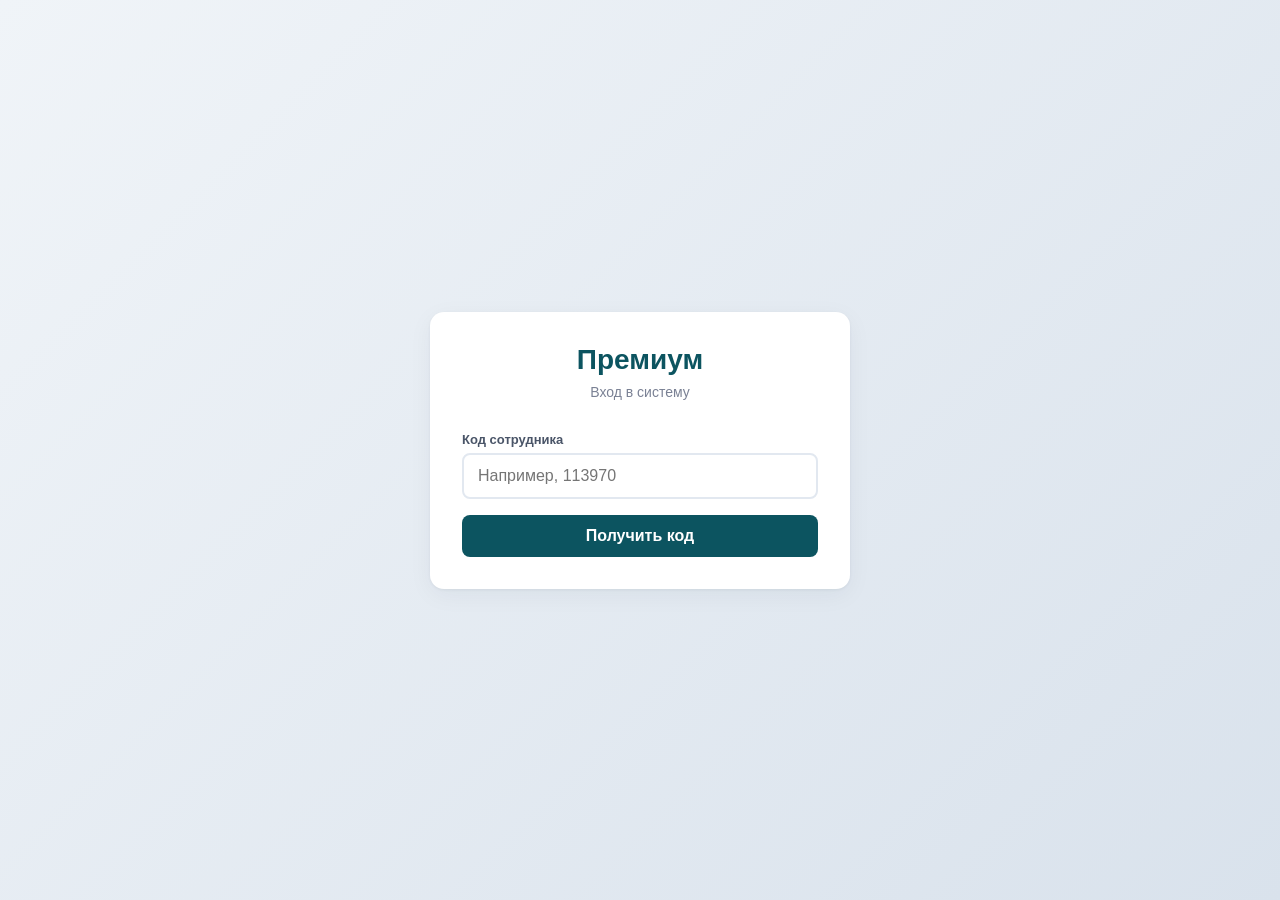
==== login.html @ 04913149 "chore: initial commit — каркас Премиум v2 - CNAME для premium.prognoz.info - tokens.css: дизайн-токе" ====
<!DOCTYPE html>
<html lang="ru">
<head>
  <meta charset="UTF-8">
  <meta name="viewport" content="width=device-width, initial-scale=1.0">
  <title>Вход — Премиум</title>
  <!-- Локальные библиотеки (корп-сети блокируют gstatic). import map
       перенаправляет gstatic-импорты firebase на /libs/, код не меняется. -->
  <script type="importmap">
  {
    "imports": {
      "https://www.gstatic.com/firebasejs/10.7.0/": "/libs/firebase/10.7.0/"
    }
  }
  </script>
  <style>
    /* TZ-A22 §2 — единые дизайн-токены */
    :root{
      --bg:#f4f5f7; --surface:#fff; --surface-2:#f1f3f7;
      --line:#e6e8ee;
      --shadow:0 1px 3px rgba(20,30,55,.06),0 6px 24px rgba(20,30,55,.05);
      --ink:#1a1f2e; --ink-soft:#3b4358; --muted:#7a8194; --muted-2:#a8aebd; --on-dark:#fff;
      --brand:#0C5460; --brand-hover:#073B43; --brand-soft:#E4EEF0;
      --ok:#16a34a; --warn:#d97706; --bad:#dc2626; --bad-bg:#fdeaea;
      --r-xs:6px; --r-sm:8px; --r-md:10px; --r-lg:12px; --r-xl:14px; --r-pill:999px;
      --sp-1:4px; --sp-2:8px; --sp-3:12px; --sp-4:16px; --sp-5:20px; --sp-6:24px; --sp-7:32px;
      --fs-11:11px; --fs-12:12px; --fs-13:13px; --fs-14:14px; --fs-16:16px; --fs-20:20px; --fs-22:22px; --fs-28:28px;
      --fw-r:400; --fw-m:500; --fw-sb:600; --fw-b:700; --fw-eb:800;
      --transition:0.15s ease;
    }
    * { box-sizing: border-box; }
    body {
      font-family: -apple-system, BlinkMacSystemFont, 'Segoe UI', Roboto, Arial, sans-serif;
      background: linear-gradient(135deg, #f0f4f8 0%, #d9e2ec 100%);
      min-height: 100vh; margin: 0;
      display: flex; align-items: center; justify-content: center;
      padding: var(--sp-5); color: var(--ink);
    }
    .card {
      background: var(--surface);
      padding: var(--sp-7);
      border-radius: var(--r-xl);
      box-shadow: var(--shadow);
      width: 100%; max-width: 420px;
    }
    .logo {
      text-align: center;
      font-size:var(--fs-28);
      font-weight:var(--fw-eb);
      color: var(--brand);
      margin-bottom: var(--sp-2);
    }
    .subtitle {
      text-align: center;
      color: var(--muted);
      font-size:var(--fs-14);
      margin-bottom: var(--sp-7);
    }
    .step { display: none; }
    .step.active { display: block; }
    label {
      display: block;
      font-size:var(--fs-13);
      font-weight:var(--fw-sb);
      color: #4a5568;
      margin-bottom: 6px;
    }
    input {
      width: 100%;
      padding: 12px 14px;
      font-size:var(--fs-16);
      border: 2px solid #e2e8f0;
      border-radius: 8px;
      outline: none;
      transition: border-color 0.15s;
      font-family: inherit;
    }
    input:focus { border-color: #4299e1; }
    .otp-input {
      letter-spacing: 8px;
      text-align: center;
      font-size:var(--fs-22);
      font-weight:var(--fw-sb);
    }
    button {
      width: 100%;
      padding: var(--sp-3) var(--sp-4);
      margin-top: var(--sp-4);
      font-size:var(--fs-16);
      font-weight:var(--fw-sb);
      color: var(--on-dark);
      background: var(--brand);
      border: none;
      border-radius: var(--r-sm);
      cursor: pointer;
      transition: var(--transition);
    }
    button:hover:not(:disabled) { background: var(--brand-hover); }
    button:disabled { background: var(--muted-2); cursor: not-allowed; }
    .link {
      display: block;
      text-align: center;
      margin-top: var(--sp-4);
      color: var(--brand);
      text-decoration: none;
      font-size:var(--fs-14);
      cursor: pointer;
      background: none; border: none;
    }
    .link:hover { text-decoration: underline; }
    .info {
      background: var(--brand-soft);
      color: var(--brand);
      padding: var(--sp-3) var(--sp-3);
      border-radius: var(--r-sm);
      font-size:var(--fs-14);
      margin-bottom: var(--sp-4);
    }
    .info b { font-family: 'Courier New', monospace; }
    .error {
      background: var(--bad-bg);
      color: var(--bad);
      padding: var(--sp-3) var(--sp-3);
      border-radius: var(--r-sm);
      font-size:var(--fs-14);
      margin-bottom: var(--sp-4);
    }
    .spinner {
      display: inline-block;
      width: 16px;
      height: 16px;
      border: 2px solid white;
      border-top-color: transparent;
      border-radius: 50%;
      animation: spin 0.6s linear infinite;
      vertical-align: middle;
      margin-right: 8px;
    }
    @keyframes spin { to { transform: rotate(360deg); } }
  
/* TZ-A22 §3.6/§3.8 — единые кнопки и бейджи (готовы для этапа 5) */
.btn-primary{display:inline-flex;align-items:center;justify-content:center;gap:var(--sp-1);font-family:inherit;font-size:var(--fs-13);font-weight:var(--fw-sb);padding:var(--sp-2) var(--sp-4);border-radius:var(--r-pill);border:1px solid var(--brand);background:var(--brand);color:var(--on-dark);cursor:pointer;transition:var(--transition);line-height:1;white-space:nowrap}
.btn-primary:hover:not(:disabled){background:var(--brand-hover);border-color:var(--brand-hover)}
.btn-primary:disabled{opacity:.5;cursor:not-allowed}
.btn-secondary{display:inline-flex;align-items:center;justify-content:center;gap:var(--sp-1);font-family:inherit;font-size:var(--fs-13);font-weight:var(--fw-sb);padding:var(--sp-2) var(--sp-4);border-radius:var(--r-pill);border:1px solid var(--line);background:transparent;color:var(--ink-soft);cursor:pointer;transition:var(--transition);line-height:1;white-space:nowrap}
.btn-secondary:hover:not(:disabled){border-color:var(--brand);color:var(--brand)}
.btn-danger{display:inline-flex;align-items:center;justify-content:center;gap:var(--sp-1);font-family:inherit;font-size:var(--fs-13);font-weight:var(--fw-sb);padding:var(--sp-2) var(--sp-4);border-radius:var(--r-pill);border:1px solid var(--bad);background:transparent;color:var(--bad);cursor:pointer;transition:var(--transition);line-height:1;white-space:nowrap}
.btn-danger:hover:not(:disabled){background:var(--bad-bg)}
.btn-icon{display:inline-flex;align-items:center;justify-content:center;width:32px;height:32px;padding:0;border-radius:50%;border:1px solid transparent;cursor:pointer;font-size:var(--fs-14);background:transparent;transition:var(--transition);font-family:inherit}
.btn-icon.ok{color:var(--ok);border-color:var(--ok)} .btn-icon.ok:hover{background:var(--ok-bg)}
.btn-icon.muted{color:var(--muted)} .btn-icon.muted:hover{color:var(--bad)}

.badge{display:inline-flex;align-items:center;gap:var(--sp-1);font-size:var(--fs-12);font-weight:var(--fw-sb);padding:var(--sp-1) var(--sp-2);border-radius:var(--r-sm);line-height:1.2}
.badge-ok{background:var(--ok-bg);color:var(--ok)}
.badge-warn{background:var(--warn-bg);color:var(--warn)}
.badge-bad{background:var(--bad-bg);color:var(--bad)}
.badge-nd{background:var(--nd-bg);color:var(--nd)}
.badge-info{background:var(--brand-soft);color:var(--brand)}

</style>
</head>
<body>
  <div class="card">
    <div class="logo">Премиум</div>
    <div class="subtitle">Вход в систему</div>

    <div id="error" class="error" style="display:none"></div>

    <!-- ШАГ 1: код сотрудника -->
    <div id="step-code" class="step active">
      <label for="code">Код сотрудника</label>
      <input type="text" id="code" inputmode="numeric" autocomplete="off"
             placeholder="Например, 113970" />
      <button id="btn-request" onclick="requestOtp()">Получить код</button>
    </div>

    <!-- ШАГ 2: ввод OTP -->
    <div id="step-otp" class="step">
      <div class="info">
        Код отправлен на <b id="email-mask">***</b>
      </div>
      <label for="otp">Код из письма (6 цифр)</label>
      <input type="text" id="otp" inputmode="numeric" autocomplete="one-time-code"
             maxlength="6" class="otp-input" placeholder="••••••" />
      <button id="btn-verify" onclick="verifyOtp()">Войти</button>
      <button class="link" onclick="resetToStep1()">← Указать другой код</button>
    </div>
  </div>

  <script type="module">
    import { initializeApp } from 'https://www.gstatic.com/firebasejs/10.7.0/firebase-app.js';
    import { getAuth, signInWithCustomToken, setPersistence, browserLocalPersistence }
      from 'https://www.gstatic.com/firebasejs/10.7.0/firebase-auth.js';
    import { getFunctions, httpsCallable }
      from 'https://www.gstatic.com/firebasejs/10.7.0/firebase-functions.js';

    const firebaseConfig = {
      databaseURL: 'https://prognoz-archive-default-rtdb.europe-west1.firebasedatabase.app',
      apiKey: 'AIzaSyCOSLUKCQMhV4HL5Rgle38e3NHeZis6wyU',
      authDomain: 'prognoz-archive.firebaseapp.com',
      projectId: 'prognoz-archive',
      appId: '1:47892435250:web:2efc1123c3191ce556472b',
    };

    const app = initializeApp(firebaseConfig);
    const auth = getAuth(app);
    const functions = getFunctions(app, 'europe-west1');

    await setPersistence(auth, browserLocalPersistence);

    const requestOtpFn = httpsCallable(functions, 'requestOtp');
    const verifyOtpFn = httpsCallable(functions, 'verifyOtp');

    const $ = (id) => document.getElementById(id);
    const showError = (msg) => { $('error').textContent = msg; $('error').style.display = 'block'; };
    const hideError = () => { $('error').style.display = 'none'; };
    const setLoading = (btnId, loading, text) => {
      const btn = $(btnId);
      btn.disabled = loading;
      btn.innerHTML = loading ? `<span class="spinner"></span>${text}` : text;
    };

    window.requestOtp = async () => {
      hideError();
      const code = $('code').value.trim();
      if (!/^\d+$/.test(code)) {
        showError('Введите числовой код сотрудника.');
        return;
      }
      setLoading('btn-request', true, 'Отправляем...');
      try {
        const res = await requestOtpFn({ code });
        $('email-mask').textContent = res.data.emailMask;
        $('step-code').classList.remove('active');
        $('step-otp').classList.add('active');
        $('otp').focus();
      } catch (e) {
        showError(e.message || 'Ошибка отправки кода.');
      } finally {
        setLoading('btn-request', false, 'Получить код');
      }
    };

    window.verifyOtp = async () => {
      hideError();
      const code = $('code').value.trim();
      const otp = $('otp').value.trim();
      if (!/^\d{6}$/.test(otp)) {
        showError('Введите 6 цифр из письма.');
        return;
      }
      setLoading('btn-verify', true, 'Проверяем...');
      try {
        const res = await verifyOtpFn({ code, otp });
        await signInWithCustomToken(auth, res.data.token);
        // Учитываем ?back=... — если есть, вернёмся туда
        const params = new URLSearchParams(location.search);
        const back = params.get('back');
        const role = res.data.role;
        // Маршрутизация по ролям: каждая роль идёт на свой кабинет.
        // ?back= имеет приоритет — если пользователь пришёл с конкретной
        // страницы, возвращаем туда же.
        const dest = back ? decodeURIComponent(back)
                   : role === 'realtor' ? 'index.html'
                   : role === 'mop'     ? 'mop.html'
                   : role === 'rop'     ? 'rop.html'
                   : role === 'aup'     ? 'aup.html'
                   : role === 'admin'   ? 'aup.html'
                   : 'index.html';
        location.href = dest;
      } catch (e) {
        showError(e.message || 'Ошибка проверки кода.');
      } finally {
        setLoading('btn-verify', false, 'Войти');
      }
    };

    window.resetToStep1 = () => {
      hideError();
      $('otp').value = '';
      $('step-otp').classList.remove('active');
      $('step-code').classList.add('active');
      $('code').focus();
    };

    // Enter для удобства
    $('code').addEventListener('keydown', (e) => { if (e.key === 'Enter') window.requestOtp(); });
    $('otp').addEventListener('keydown', (e) => { if (e.key === 'Enter') window.verifyOtp(); });
  </script>
</body>
</html>
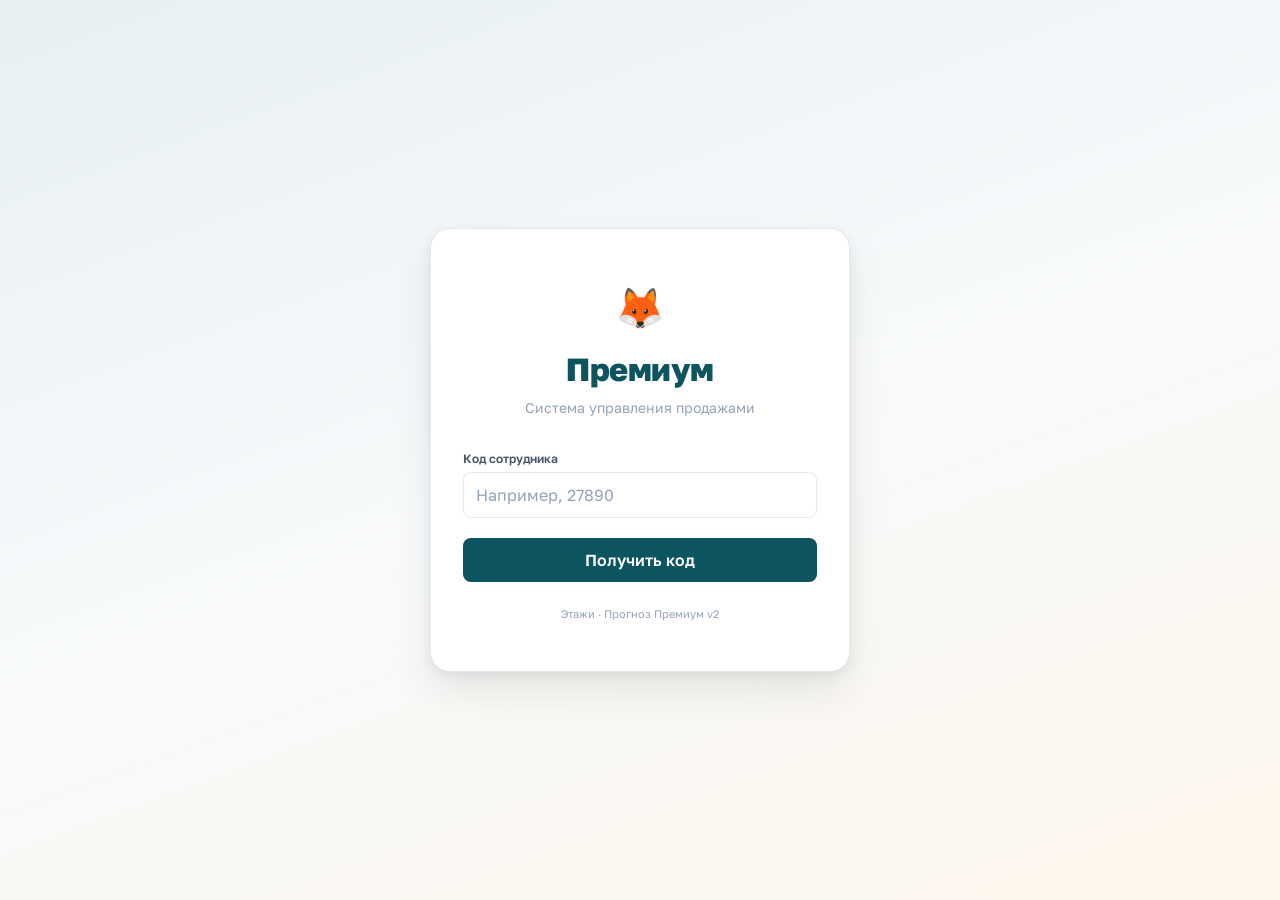
==== commit fbb4888e: "feat(design): полный редизайн — премиальный светлый - tokens.css: новая палитра (петроль обновлённый" ====
--- a/login.html
+++ b/login.html
@@ -13,178 +13,205 @@
     }
   }
   </script>
+  <link rel="stylesheet" href="tokens.css">
   <style>
-    /* TZ-A22 §2 — единые дизайн-токены */
-    :root{
-      --bg:#f4f5f7; --surface:#fff; --surface-2:#f1f3f7;
-      --line:#e6e8ee;
-      --shadow:0 1px 3px rgba(20,30,55,.06),0 6px 24px rgba(20,30,55,.05);
-      --ink:#1a1f2e; --ink-soft:#3b4358; --muted:#7a8194; --muted-2:#a8aebd; --on-dark:#fff;
-      --brand:#0C5460; --brand-hover:#073B43; --brand-soft:#E4EEF0;
-      --ok:#16a34a; --warn:#d97706; --bad:#dc2626; --bad-bg:#fdeaea;
-      --r-xs:6px; --r-sm:8px; --r-md:10px; --r-lg:12px; --r-xl:14px; --r-pill:999px;
-      --sp-1:4px; --sp-2:8px; --sp-3:12px; --sp-4:16px; --sp-5:20px; --sp-6:24px; --sp-7:32px;
-      --fs-11:11px; --fs-12:12px; --fs-13:13px; --fs-14:14px; --fs-16:16px; --fs-20:20px; --fs-22:22px; --fs-28:28px;
-      --fw-r:400; --fw-m:500; --fw-sb:600; --fw-b:700; --fw-eb:800;
-      --transition:0.15s ease;
-    }
-    * { box-sizing: border-box; }
+    /* === Страница входа === */
     body {
-      font-family: -apple-system, BlinkMacSystemFont, 'Segoe UI', Roboto, Arial, sans-serif;
-      background: linear-gradient(135deg, #f0f4f8 0%, #d9e2ec 100%);
-      min-height: 100vh; margin: 0;
-      display: flex; align-items: center; justify-content: center;
-      padding: var(--sp-5); color: var(--ink);
-    }
-    .card {
-      background: var(--surface);
-      padding: var(--sp-7);
+      background: linear-gradient(160deg, var(--petrol-soft) 0%, var(--paper) 50%, var(--gold-soft) 100%);
+      min-height: 100vh;
+      display: flex;
+      align-items: center;
+      justify-content: center;
+      padding: var(--sp-5);
+    }
+
+    .login-card {
+      background: var(--card);
+      padding: var(--sp-8) var(--sp-7);
       border-radius: var(--r-xl);
-      box-shadow: var(--shadow);
-      width: 100%; max-width: 420px;
-    }
+      box-shadow: var(--shadow-lg);
+      width: 100%;
+      max-width: 420px;
+      border: 1px solid var(--line);
+    }
+
     .logo {
       text-align: center;
-      font-size:var(--fs-28);
-      font-weight:var(--fw-eb);
-      color: var(--brand);
+      font-size: var(--fs-2xl);
+      font-weight: var(--fw-eb);
+      color: var(--petrol);
+      margin-bottom: var(--sp-1);
+      letter-spacing: -0.5px;
+    }
+    .logo-icon {
+      display: block;
+      text-align: center;
+      font-size: 40px;
       margin-bottom: var(--sp-2);
     }
+
     .subtitle {
       text-align: center;
       color: var(--muted);
-      font-size:var(--fs-14);
+      font-size: var(--fs-base);
       margin-bottom: var(--sp-7);
     }
+
     .step { display: none; }
     .step.active { display: block; }
+
     label {
       display: block;
-      font-size:var(--fs-13);
-      font-weight:var(--fw-sb);
-      color: #4a5568;
-      margin-bottom: 6px;
-    }
+      font-size: var(--fs-sm);
+      font-weight: var(--fw-sb);
+      color: var(--ink-2);
+      margin-bottom: var(--sp-1);
+    }
+
     input {
       width: 100%;
-      padding: 12px 14px;
-      font-size:var(--fs-16);
-      border: 2px solid #e2e8f0;
-      border-radius: 8px;
+      padding: var(--sp-3) var(--sp-3);
+      font-size: var(--fs-md);
+      font-family: inherit;
+      border: 1.5px solid var(--line);
+      border-radius: var(--r-sm);
       outline: none;
-      transition: border-color 0.15s;
-      font-family: inherit;
-    }
-    input:focus { border-color: #4299e1; }
+      background: var(--card);
+      color: var(--ink);
+      transition: border-color var(--transition), box-shadow var(--transition);
+    }
+    input:focus {
+      border-color: var(--petrol);
+      box-shadow: 0 0 0 3px var(--petrol-soft);
+    }
+    input::placeholder { color: var(--muted) }
+
     .otp-input {
-      letter-spacing: 8px;
-      text-align: center;
-      font-size:var(--fs-22);
-      font-weight:var(--fw-sb);
-    }
-    button {
+      letter-spacing: 10px;
+      text-align: center;
+      font-size: var(--fs-xl);
+      font-weight: var(--fw-b);
+      padding: var(--sp-4) var(--sp-3);
+    }
+
+    .btn-submit {
+      display: flex;
+      align-items: center;
+      justify-content: center;
+      gap: var(--sp-2);
       width: 100%;
       padding: var(--sp-3) var(--sp-4);
-      margin-top: var(--sp-4);
-      font-size:var(--fs-16);
-      font-weight:var(--fw-sb);
-      color: var(--on-dark);
-      background: var(--brand);
+      margin-top: var(--sp-5);
+      font-size: var(--fs-md);
+      font-weight: var(--fw-sb);
+      font-family: inherit;
+      color: #fff;
+      background: var(--petrol);
       border: none;
       border-radius: var(--r-sm);
       cursor: pointer;
-      transition: var(--transition);
-    }
-    button:hover:not(:disabled) { background: var(--brand-hover); }
-    button:disabled { background: var(--muted-2); cursor: not-allowed; }
+      transition: background var(--transition), box-shadow var(--transition);
+    }
+    .btn-submit:hover:not(:disabled) {
+      background: var(--petrol-deep);
+      box-shadow: 0 4px 12px rgba(12,84,96,.25);
+    }
+    .btn-submit:disabled {
+      background: var(--muted);
+      cursor: not-allowed;
+    }
+
     .link {
       display: block;
       text-align: center;
       margin-top: var(--sp-4);
-      color: var(--brand);
+      color: var(--petrol);
       text-decoration: none;
-      font-size:var(--fs-14);
+      font-size: var(--fs-base);
+      font-weight: var(--fw-m);
       cursor: pointer;
-      background: none; border: none;
-    }
-    .link:hover { text-decoration: underline; }
-    .info {
-      background: var(--brand-soft);
-      color: var(--brand);
-      padding: var(--sp-3) var(--sp-3);
+      background: none;
+      border: none;
+      font-family: inherit;
+      transition: color var(--transition);
+    }
+    .link:hover { color: var(--petrol-deep); text-decoration: underline; }
+
+    .info-box {
+      background: var(--petrol-soft);
+      color: var(--petrol);
+      padding: var(--sp-3);
       border-radius: var(--r-sm);
-      font-size:var(--fs-14);
+      font-size: var(--fs-base);
       margin-bottom: var(--sp-4);
-    }
-    .info b { font-family: 'Courier New', monospace; }
-    .error {
-      background: var(--bad-bg);
+      border: 1px solid rgba(12,84,96,.1);
+    }
+    .info-box b {
+      font-family: 'Courier New', monospace;
+      font-weight: var(--fw-b);
+    }
+
+    .error-box {
+      background: var(--bad-soft);
       color: var(--bad);
-      padding: var(--sp-3) var(--sp-3);
+      padding: var(--sp-3);
       border-radius: var(--r-sm);
-      font-size:var(--fs-14);
+      font-size: var(--fs-base);
       margin-bottom: var(--sp-4);
-    }
+      border: 1px solid var(--bad-line);
+      display: none;
+    }
+
     .spinner {
       display: inline-block;
       width: 16px;
       height: 16px;
-      border: 2px solid white;
-      border-top-color: transparent;
+      border: 2px solid rgba(255,255,255,.3);
+      border-top-color: #fff;
       border-radius: 50%;
       animation: spin 0.6s linear infinite;
       vertical-align: middle;
-      margin-right: 8px;
+      margin-right: var(--sp-2);
     }
     @keyframes spin { to { transform: rotate(360deg); } }
-  
-/* TZ-A22 §3.6/§3.8 — единые кнопки и бейджи (готовы для этапа 5) */
-.btn-primary{display:inline-flex;align-items:center;justify-content:center;gap:var(--sp-1);font-family:inherit;font-size:var(--fs-13);font-weight:var(--fw-sb);padding:var(--sp-2) var(--sp-4);border-radius:var(--r-pill);border:1px solid var(--brand);background:var(--brand);color:var(--on-dark);cursor:pointer;transition:var(--transition);line-height:1;white-space:nowrap}
-.btn-primary:hover:not(:disabled){background:var(--brand-hover);border-color:var(--brand-hover)}
-.btn-primary:disabled{opacity:.5;cursor:not-allowed}
-.btn-secondary{display:inline-flex;align-items:center;justify-content:center;gap:var(--sp-1);font-family:inherit;font-size:var(--fs-13);font-weight:var(--fw-sb);padding:var(--sp-2) var(--sp-4);border-radius:var(--r-pill);border:1px solid var(--line);background:transparent;color:var(--ink-soft);cursor:pointer;transition:var(--transition);line-height:1;white-space:nowrap}
-.btn-secondary:hover:not(:disabled){border-color:var(--brand);color:var(--brand)}
-.btn-danger{display:inline-flex;align-items:center;justify-content:center;gap:var(--sp-1);font-family:inherit;font-size:var(--fs-13);font-weight:var(--fw-sb);padding:var(--sp-2) var(--sp-4);border-radius:var(--r-pill);border:1px solid var(--bad);background:transparent;color:var(--bad);cursor:pointer;transition:var(--transition);line-height:1;white-space:nowrap}
-.btn-danger:hover:not(:disabled){background:var(--bad-bg)}
-.btn-icon{display:inline-flex;align-items:center;justify-content:center;width:32px;height:32px;padding:0;border-radius:50%;border:1px solid transparent;cursor:pointer;font-size:var(--fs-14);background:transparent;transition:var(--transition);font-family:inherit}
-.btn-icon.ok{color:var(--ok);border-color:var(--ok)} .btn-icon.ok:hover{background:var(--ok-bg)}
-.btn-icon.muted{color:var(--muted)} .btn-icon.muted:hover{color:var(--bad)}
-
-.badge{display:inline-flex;align-items:center;gap:var(--sp-1);font-size:var(--fs-12);font-weight:var(--fw-sb);padding:var(--sp-1) var(--sp-2);border-radius:var(--r-sm);line-height:1.2}
-.badge-ok{background:var(--ok-bg);color:var(--ok)}
-.badge-warn{background:var(--warn-bg);color:var(--warn)}
-.badge-bad{background:var(--bad-bg);color:var(--bad)}
-.badge-nd{background:var(--nd-bg);color:var(--nd)}
-.badge-info{background:var(--brand-soft);color:var(--brand)}
-
-</style>
+
+    .footer {
+      text-align: center;
+      margin-top: var(--sp-6);
+      color: var(--muted);
+      font-size: var(--fs-xs);
+    }
+  </style>
 </head>
 <body>
-  <div class="card">
+  <div class="login-card">
+    <div class="logo-icon">🦊</div>
     <div class="logo">Премиум</div>
-    <div class="subtitle">Вход в систему</div>
-
-    <div id="error" class="error" style="display:none"></div>
+    <div class="subtitle">Система управления продажами</div>
+
+    <div id="error" class="error-box"></div>
 
     <!-- ШАГ 1: код сотрудника -->
     <div id="step-code" class="step active">
       <label for="code">Код сотрудника</label>
       <input type="text" id="code" inputmode="numeric" autocomplete="off"
-             placeholder="Например, 113970" />
-      <button id="btn-request" onclick="requestOtp()">Получить код</button>
+             placeholder="Например, 27890" />
+      <button class="btn-submit" id="btn-request" onclick="requestOtp()">Получить код</button>
     </div>
 
     <!-- ШАГ 2: ввод OTP -->
     <div id="step-otp" class="step">
-      <div class="info">
+      <div class="info-box">
         Код отправлен на <b id="email-mask">***</b>
       </div>
       <label for="otp">Код из письма (6 цифр)</label>
       <input type="text" id="otp" inputmode="numeric" autocomplete="one-time-code"
              maxlength="6" class="otp-input" placeholder="••••••" />
-      <button id="btn-verify" onclick="verifyOtp()">Войти</button>
+      <button class="btn-submit" id="btn-verify" onclick="verifyOtp()">Войти</button>
       <button class="link" onclick="resetToStep1()">← Указать другой код</button>
     </div>
+
+    <div class="footer">Этажи · Прогноз Премиум v2</div>
   </div>
 
   <script type="module">
@@ -253,19 +280,15 @@
       try {
         const res = await verifyOtpFn({ code, otp });
         await signInWithCustomToken(auth, res.data.token);
-        // Учитываем ?back=... — если есть, вернёмся туда
         const params = new URLSearchParams(location.search);
         const back = params.get('back');
         const role = res.data.role;
-        // Маршрутизация по ролям: каждая роль идёт на свой кабинет.
-        // ?back= имеет приоритет — если пользователь пришёл с конкретной
-        // страницы, возвращаем туда же.
         const dest = back ? decodeURIComponent(back)
                    : role === 'realtor' ? 'index.html'
-                   : role === 'mop'     ? 'mop.html'
-                   : role === 'rop'     ? 'rop.html'
-                   : role === 'aup'     ? 'aup.html'
-                   : role === 'admin'   ? 'aup.html'
+                   : role === 'mop'     ? 'senior.html'
+                   : role === 'rop'     ? 'senior.html'
+                   : role === 'aup'     ? 'senior.html'
+                   : role === 'admin'   ? 'senior.html'
                    : 'index.html';
         location.href = dest;
       } catch (e) {
@@ -283,7 +306,6 @@
       $('code').focus();
     };
 
-    // Enter для удобства
     $('code').addEventListener('keydown', (e) => { if (e.key === 'Enter') window.requestOtp(); });
     $('otp').addEventListener('keydown', (e) => { if (e.key === 'Enter') window.verifyOtp(); });
   </script>
--- a/tokens.css
+++ b/tokens.css
@@ -0,0 +1,175 @@
+/* ============================================================
+   Премиум v2 — дизайн-система (обновлённая 2026-07-13)
+   Единственный источник правды для цветов/шрифтов/отступов/теней.
+   ============================================================ */
+
+/* --- Google Fonts (Golos Text 400–800) --- */
+@import url('https://fonts.googleapis.com/css2?family=Golos+Text:wght@400;500;600;700;800&display=swap');
+
+:root {
+  /* === Палитра: «Петроль обновлённый» === */
+  --paper:       #F8FAFB;
+  --card:        #FFFFFF;
+  --card-2:      #F1F4F6;
+
+  --ink:         #0F172A;   /* Slate-900 — глубокий чёрный */
+  --ink-2:       #475569;   /* Slate-600 — вторичный текст */
+  --muted:       #94A3B8;   /* Slate-400 — третичный/отключённый */
+
+  --line:        #E2E8F0;   /* Slate-200 — основные границы */
+  --line-2:      #F1F5F9;   /* Slate-100 — тонкие разделители */
+
+  /* Бренд */
+  --petrol:      #0C5460;
+  --petrol-deep: #073B43;
+  --petrol-soft: #E8F0F2;
+
+  /* Акцент (доход/вал) */
+  --gold:        #C4841D;
+  --gold-soft:   #FDF6EB;
+  --gold-line:   #F0D5A8;
+
+  /* Статусы */
+  --ok:          #16A34A;
+  --ok-soft:     #ECFDF5;
+  --ok-line:     #BBF7D0;
+
+  --warn:        #D97706;
+  --warn-soft:   #FFFBEB;
+  --warn-line:   #FDE68A;
+
+  --bad:         #DC2626;
+  --bad-soft:    #FEF2F2;
+  --bad-line:    #FECACA;
+
+  /* === Тени (3 уровня) === */
+  --shadow-sm:   0 1px 2px rgba(0,0,0,.03);
+  --shadow:      0 1px 3px rgba(0,0,0,.04), 0 6px 16px rgba(0,0,0,.06);
+  --shadow-lg:   0 4px 12px rgba(0,0,0,.06), 0 20px 40px rgba(0,0,0,.08);
+
+  /* === Радиусы === */
+  --r-xs:   6px;
+  --r-sm:   8px;
+  --r-md:  12px;
+  --r-lg:  16px;
+  --r-xl:  20px;
+  --r-pill: 999px;
+
+  /* === Отступы === */
+  --sp-1:   4px;
+  --sp-2:   8px;
+  --sp-3:  12px;
+  --sp-4:  16px;
+  --sp-5:  20px;
+  --sp-6:  24px;
+  --sp-7:  32px;
+  --sp-8:  48px;
+
+  /* === Шрифт: размеры === */
+  --fs-xs:  11px;
+  --fs-sm:  12px;
+  --fs-base:14px;
+  --fs-md:  16px;
+  --fs-lg:  20px;
+  --fs-xl:  24px;
+  --fs-2xl: 32px;
+
+  /* === Шрифт: веса === */
+  --fw-r:   400;
+  --fw-m:   500;
+  --fw-sb:  600;
+  --fw-b:   700;
+  --fw-eb:  800;
+
+  /* === Переходы === */
+  --ease:    cubic-bezier(.4,0,.2,1);
+  --dur:     0.2s;
+  --transition: var(--dur) var(--ease);
+}
+
+/* === Базовые стили === */
+* { box-sizing: border-box; margin: 0; padding: 0 }
+
+body {
+  font-family: 'Golos Text', 'Inter', -apple-system, system-ui, sans-serif;
+  background: var(--paper);
+  color: var(--ink);
+  font-size: var(--fs-base);
+  line-height: 1.5;
+  -webkit-font-smoothing: antialiased;
+}
+
+/* === Утилиты === */
+.num     { font-variant-numeric: tabular-nums }
+.muted   { color: var(--muted); font-size: var(--fs-sm) }
+button   { font-family: inherit; cursor: pointer }
+a        { color: var(--petrol); text-decoration: none }
+img      { max-width: 100%; display: block }
+
+/* === Карточки === */
+.card {
+  background: var(--card);
+  border: 1px solid var(--line);
+  border-radius: var(--r-lg);
+  box-shadow: var(--shadow);
+  padding: var(--sp-4);
+}
+
+/* === Пills / бейджи === */
+.pill {
+  display: inline-flex;
+  align-items: center;
+  gap: var(--sp-1);
+  padding: 2px var(--sp-2);
+  border-radius: var(--r-pill);
+  font-size: var(--fs-xs);
+  font-weight: var(--fw-eb);
+  letter-spacing: 0.03em;
+  line-height: 1.4;
+}
+.pill.ok   { background: var(--ok-soft);   color: var(--ok) }
+.pill.warn { background: var(--warn-soft); color: var(--warn) }
+.pill.bad  { background: var(--bad-soft);  color: var(--bad) }
+
+/* === Кнопки === */
+.btn {
+  display: inline-flex;
+  align-items: center;
+  justify-content: center;
+  gap: var(--sp-2);
+  padding: var(--sp-2) var(--sp-4);
+  border-radius: var(--r-sm);
+  font-size: var(--fs-sm);
+  font-weight: var(--fw-sb);
+  border: none;
+  cursor: pointer;
+  transition: background var(--transition), opacity var(--transition);
+}
+.btn-primary {
+  background: var(--petrol);
+  color: #fff;
+}
+.btn-primary:hover { background: var(--petrol-deep) }
+.btn-ghost {
+  background: transparent;
+  color: var(--ink-2);
+  border: 1px solid var(--line);
+}
+.btn-ghost:hover { background: var(--card-2) }
+
+/* === Прогресс-бары === */
+.bar {
+  height: 6px;
+  border-radius: 3px;
+  background: var(--card-2);
+  overflow: hidden;
+}
+.bar > i {
+  display: block;
+  height: 100%;
+  border-radius: 3px;
+  transition: width 0.4s var(--ease);
+}
+.bar > i.ok   { background: var(--ok) }
+.bar > i.warn { background: var(--warn) }
+.bar > i.bad  { background: var(--bad) }
